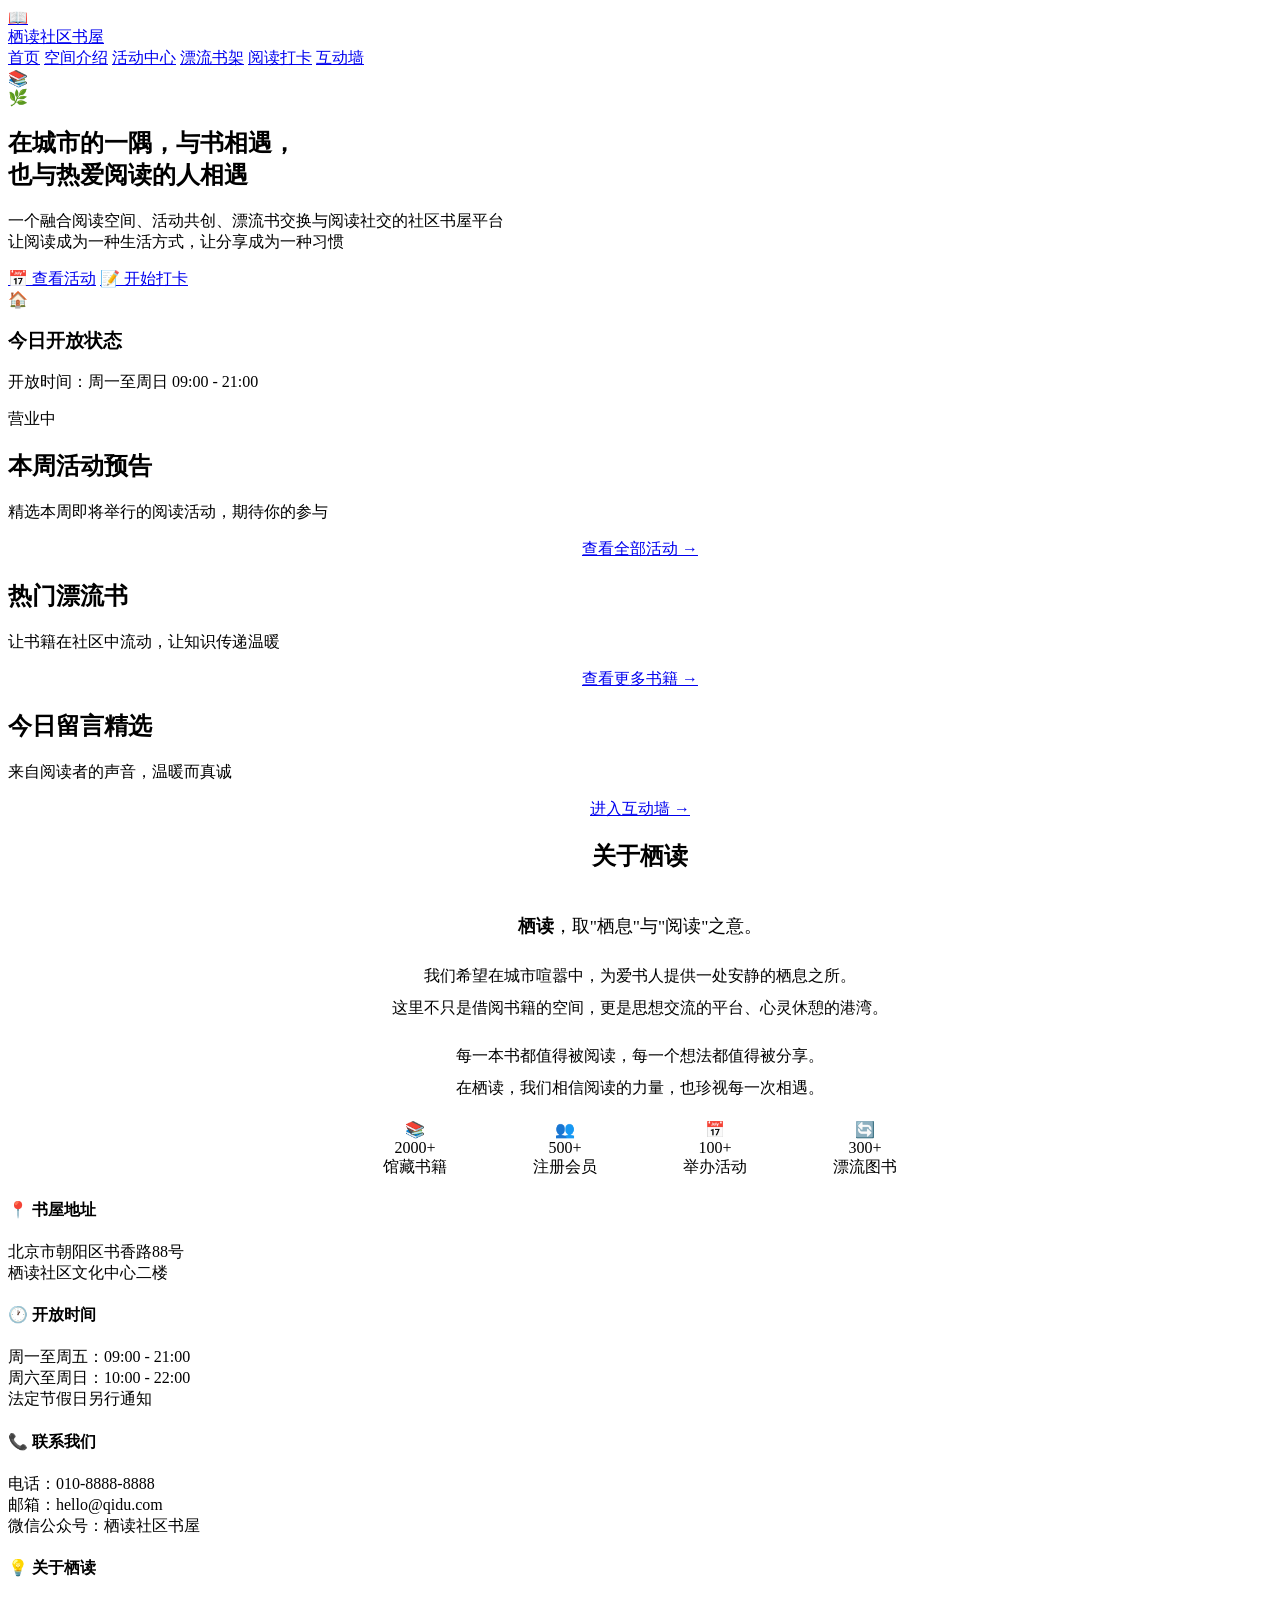
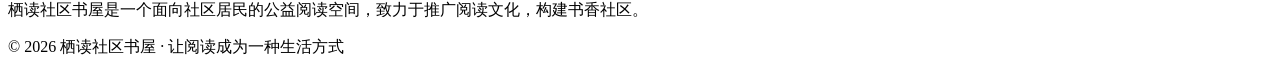
==== index.html @ 44077ca1 "Add files via upload" ====
<!DOCTYPE html>
<html lang="zh-CN">
<head>
    <meta charset="UTF-8">
    <meta name="viewport" content="width=device-width, initial-scale=1.0">
    <title>栖读社区书屋 - 在城市的一隅，与书相遇</title>
    <link rel="stylesheet" href="css/style.css">
</head>
<body>
    <!-- 顶部导航栏 -->
    <nav class="navbar">
        <div class="navbar-container">
            <a href="index.html" class="navbar-logo">
                <div class="navbar-logo-icon">📖</div>
                <span class="navbar-logo-text">栖读社区书屋</span>
            </a>
            <div class="navbar-menu">
                <a href="index.html" class="navbar-link active">首页</a>
                <a href="space.html" class="navbar-link">空间介绍</a>
                <a href="events.html" class="navbar-link">活动中心</a>
                <a href="bookswap.html" class="navbar-link">漂流书架</a>
                <a href="checkin.html" class="navbar-link">阅读打卡</a>
                <a href="community.html" class="navbar-link">互动墙</a>
            </div>
            <div class="navbar-toggle">
                <span></span>
                <span></span>
                <span></span>
            </div>
        </div>
    </nav>

    <!-- Hero Banner 主视觉区 -->
    <section class="hero">
        <div class="hero-decoration hero-decoration-1">📚</div>
        <div class="hero-decoration hero-decoration-2">🌿</div>
        <div class="hero-content">
            <h1 class="hero-title">在城市的一隅，与书相遇，<br>也与热爱阅读的人相遇</h1>
            <p class="hero-subtitle">
                一个融合阅读空间、活动共创、漂流书交换与阅读社交的社区书屋平台<br>
                让阅读成为一种生活方式，让分享成为一种习惯
            </p>
            <div class="hero-buttons">
                <a href="events.html" class="btn btn-primary">📅 查看活动</a>
                <a href="checkin.html" class="btn btn-secondary">📝 开始打卡</a>
            </div>
        </div>
    </section>

    <!-- 今日开放状态 -->
    <section class="section">
        <div class="container">
            <div class="status-card">
                <div class="status-icon">🏠</div>
                <div class="status-info">
                    <h3>今日开放状态</h3>
                    <p>开放时间：周一至周日 09:00 - 21:00</p>
                </div>
                <span class="status-badge status-open" id="open-status">营业中</span>
            </div>
        </div>
    </section>

    <!-- 本周活动预告 -->
    <section class="section" style="background: var(--color-cream-dark);">
        <div class="container">
            <h2 class="section-title">本周活动预告</h2>
            <p class="section-subtitle">精选本周即将举行的阅读活动，期待你的参与</p>
            <div class="grid grid-3" id="home-events">
                <!-- 活动卡片将由JS动态生成 -->
            </div>
            <div style="text-align: center; margin-top: var(--spacing-lg);">
                <a href="events.html" class="btn btn-secondary">查看全部活动 →</a>
            </div>
        </div>
    </section>

    <!-- 热门漂流书 -->
    <section class="section">
        <div class="container">
            <h2 class="section-title">热门漂流书</h2>
            <p class="section-subtitle">让书籍在社区中流动，让知识传递温暖</p>
            <div class="grid grid-4" id="home-books">
                <!-- 漂流书卡片将由JS动态生成 -->
            </div>
            <div style="text-align: center; margin-top: var(--spacing-lg);">
                <a href="bookswap.html" class="btn btn-secondary">查看更多书籍 →</a>
            </div>
        </div>
    </section>

    <!-- 今日留言精选 -->
    <section class="section" style="background: linear-gradient(135deg, var(--color-green-pale), var(--color-cream));">
        <div class="container">
            <h2 class="section-title">今日留言精选</h2>
            <p class="section-subtitle">来自阅读者的声音，温暖而真诚</p>
            <div class="grid grid-3" id="home-posts">
                <!-- 留言卡片将由JS动态生成 -->
            </div>
            <div style="text-align: center; margin-top: var(--spacing-lg);">
                <a href="community.html" class="btn btn-secondary">进入互动墙 →</a>
            </div>
        </div>
    </section>

    <!-- 栖读理念 -->
    <section class="section">
        <div class="container">
            <div style="max-width: 800px; margin: 0 auto; text-align: center;">
                <h2 class="section-title" style="display: inline-block;">关于栖读</h2>
                <div style="margin-top: var(--spacing-lg); line-height: 2; color: var(--text-secondary);">
                    <p style="font-size: 1.1rem; margin-bottom: var(--spacing-md);">
                        <strong style="color: var(--color-brown-dark);">栖读</strong>，取"栖息"与"阅读"之意。
                    </p>
                    <p>
                        我们希望在城市喧嚣中，为爱书人提供一处安静的栖息之所。<br>
                        这里不只是借阅书籍的空间，更是思想交流的平台、心灵休憩的港湾。
                    </p>
                    <p style="margin-top: var(--spacing-md);">
                        每一本书都值得被阅读，每一个想法都值得被分享。<br>
                        在栖读，我们相信阅读的力量，也珍视每一次相遇。
                    </p>
                </div>
                <div style="display: flex; justify-content: center; gap: var(--spacing-lg); margin-top: var(--spacing-lg); flex-wrap: wrap;">
                    <div class="stats-card" style="min-width: 150px;">
                        <div class="stats-icon">📚</div>
                        <div class="stats-number">2000+</div>
                        <div class="stats-label">馆藏书籍</div>
                    </div>
                    <div class="stats-card" style="min-width: 150px;">
                        <div class="stats-icon">👥</div>
                        <div class="stats-number">500+</div>
                        <div class="stats-label">注册会员</div>
                    </div>
                    <div class="stats-card" style="min-width: 150px;">
                        <div class="stats-icon">📅</div>
                        <div class="stats-number">100+</div>
                        <div class="stats-label">举办活动</div>
                    </div>
                    <div class="stats-card" style="min-width: 150px;">
                        <div class="stats-icon">🔄</div>
                        <div class="stats-number">300+</div>
                        <div class="stats-label">漂流图书</div>
                    </div>
                </div>
            </div>
        </div>
    </section>

    <!-- 页脚 -->
    <footer class="footer">
        <div class="container">
            <div class="footer-content">
                <div class="footer-section">
                    <h4>📍 书屋地址</h4>
                    <p>北京市朝阳区书香路88号<br>栖读社区文化中心二楼</p>
                </div>
                <div class="footer-section">
                    <h4>🕐 开放时间</h4>
                    <p>周一至周五：09:00 - 21:00<br>周六至周日：10:00 - 22:00<br>法定节假日另行通知</p>
                </div>
                <div class="footer-section">
                    <h4>📞 联系我们</h4>
                    <p>电话：010-8888-8888<br>邮箱：hello@qidu.com<br>微信公众号：栖读社区书屋</p>
                </div>
                <div class="footer-section">
                    <h4>💡 关于栖读</h4>
                    <p>栖读社区书屋是一个面向社区居民的公益阅读空间，致力于推广阅读文化，构建书香社区。</p>
                </div>
            </div>
            <div class="footer-bottom">
                <p>© 2026 栖读社区书屋 · 让阅读成为一种生活方式</p>
            </div>
        </div>
    </footer>

    <!-- 引入JS文件 -->
    <script src="js/data.js"></script>
    <script src="js/main.js"></script>
    <script>
        // 首页特定功能
        document.addEventListener('DOMContentLoaded', function() {
            renderHomeEvents();
            renderHomeBooks();
            renderHomePosts();
            updateOpenStatus();
        });

        // 渲染首页活动卡片
        function renderHomeEvents() {
            const container = document.getElementById('home-events');
            if (!container) return;

            const events = getEvents();
            // 获取最近的3个未满员活动
            const upcomingEvents = events
                .filter(e => new Date(e.date) >= new Date())
                .sort((a, b) => new Date(a.date) - new Date(b.date))
                .slice(0, 3);

            container.innerHTML = upcomingEvents.map(event => createEventCard(event)).join('');

            // 绑定报名按钮
            container.querySelectorAll('.event-register-btn').forEach(btn => {
                btn.addEventListener('click', function(e) {
                    e.preventDefault();
                    const eventId = parseInt(this.dataset.id);
                    const result = registerEvent(eventId);
                    if (result.success) {
                        showToast(result.message, 'success');
                        renderHomeEvents();
                    } else {
                        showToast(result.message, 'error');
                    }
                });
            });
        }

        // 渲染首页漂流书卡片
        function renderHomeBooks() {
            const container = document.getElementById('home-books');
            if (!container) return;

            const books = getBooks();
            // 获取4本可交换的书
            const availableBooks = books
                .filter(b => b.status === 'available')
                .slice(0, 4);

            container.innerHTML = availableBooks.map(book => createBookCard(book)).join('');

            // 绑定交换按钮
            container.querySelectorAll('.book-swap-btn').forEach(btn => {
                btn.addEventListener('click', function(e) {
                    e.preventDefault();
                    const bookId = parseInt(this.dataset.id);
                    const result = exchangeBook(bookId);
                    if (result.success) {
                        showToast(result.message, 'success');
                        renderHomeBooks();
                    } else {
                        showToast(result.message, 'error');
                    }
                });
            });
        }

        // 渲染首页留言卡片
        function renderHomePosts() {
            const container = document.getElementById('home-posts');
            if (!container) return;

            const posts = getPosts();
            // 获取最新的3条
            const recentPosts = posts.slice(0, 3);

            container.innerHTML = recentPosts.map(post => createPostCard(post)).join('');

            // 绑定点赞按钮
            container.querySelectorAll('.like-btn').forEach(btn => {
                btn.addEventListener('click', function(e) {
                    e.preventDefault();
                    const postId = parseInt(this.dataset.id);
                    const newLikes = likePost(postId);
                    this.querySelector('.like-count').textContent = newLikes;
                    this.classList.add('liked');
                });
            });
        }

        // 更新开放状态
        function updateOpenStatus() {
            const statusEl = document.getElementById('open-status');
            if (!statusEl) return;

            const now = new Date();
            const hour = now.getHours();
            const day = now.getDay(); // 0是周日

            let isOpen = false;
            let statusText = '已闭馆';

            // 周一至周五 9:00-21:00
            if (day >= 1 && day <= 5) {
                if (hour >= 9 && hour < 21) {
                    isOpen = true;
                    statusText = '营业中';
                } else if (hour >= 21) {
                    statusText = '今日已闭馆';
                } else {
                    statusText = '即将开放';
                }
            }
            // 周六日 10:00-22:00
            else {
                if (hour >= 10 && hour < 22) {
                    isOpen = true;
                    statusText = '营业中';
                } else if (hour >= 22) {
                    statusText = '今日已闭馆';
                } else {
                    statusText = '即将开放';
                }
            }

            statusEl.textContent = statusText;
            statusEl.className = isOpen ? 'status-badge status-open' : 'status-badge status-closed';
        }
    </script>
</body>
</html>
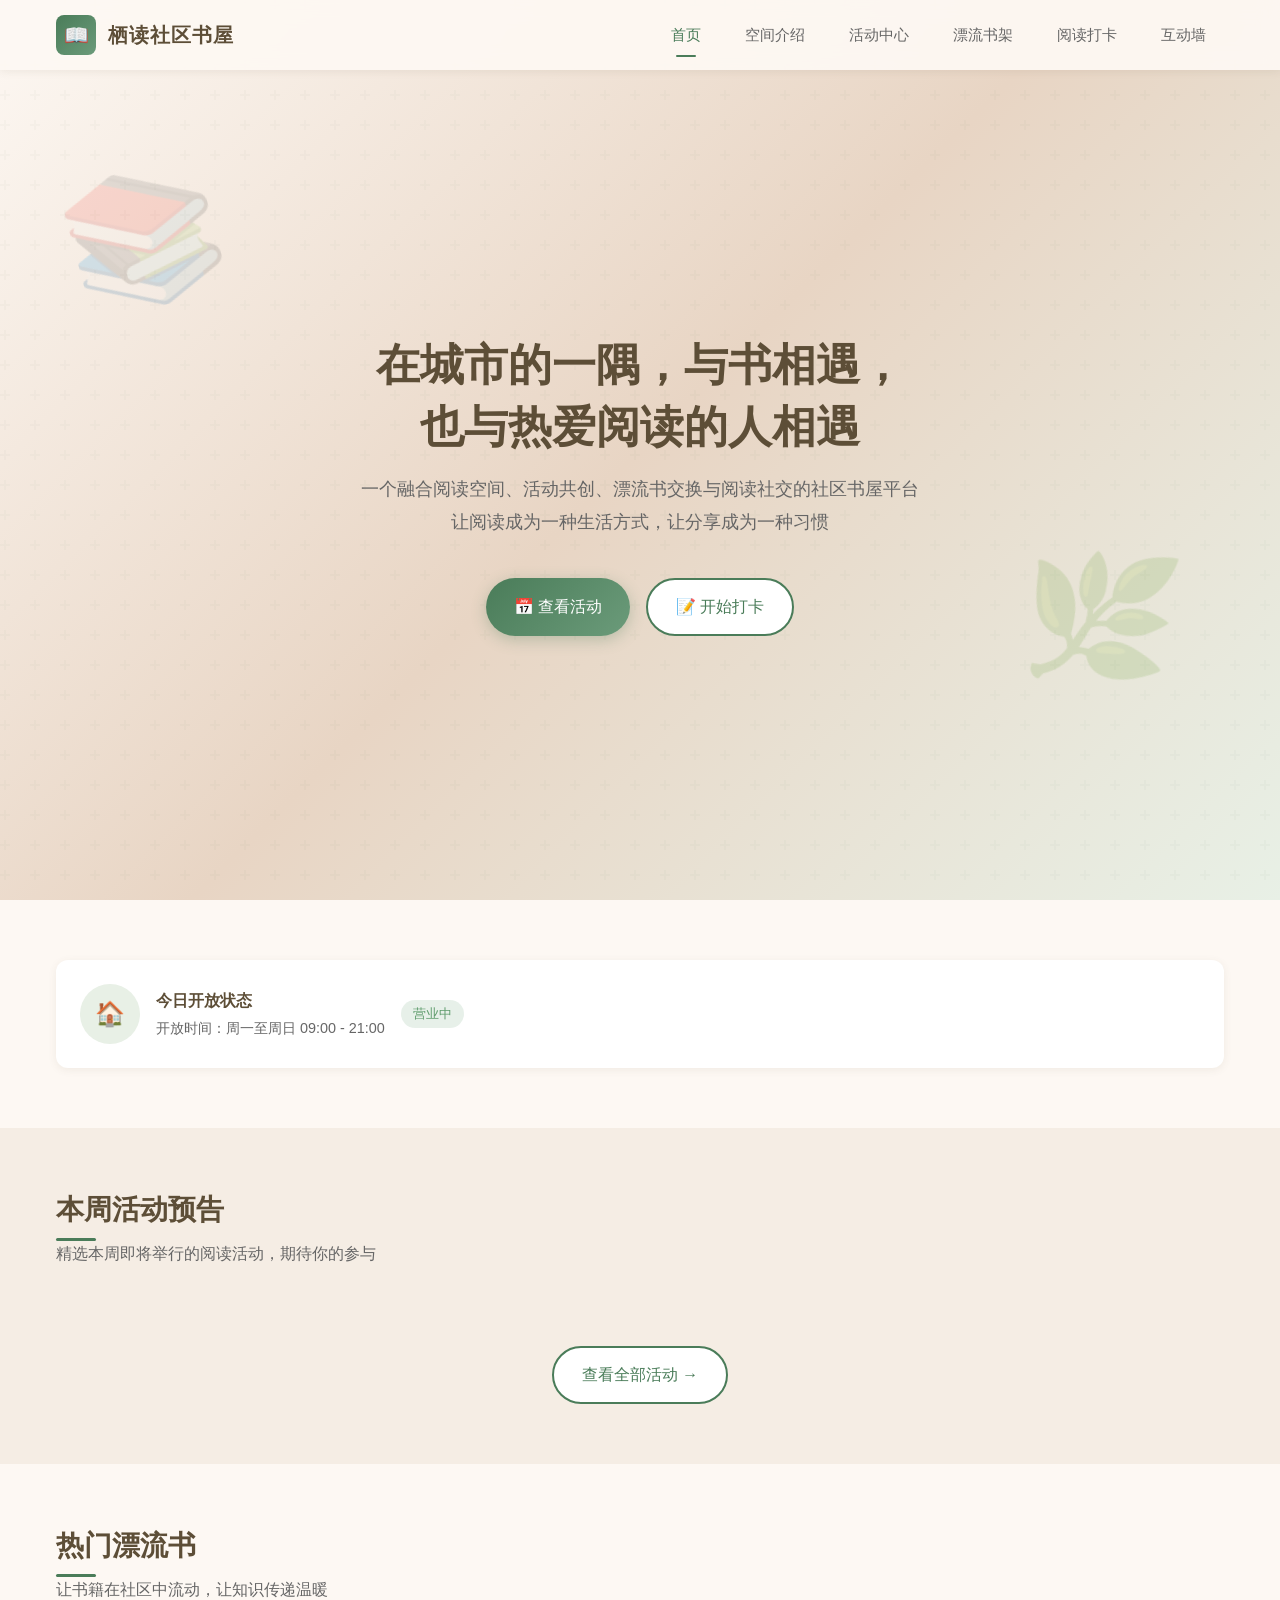
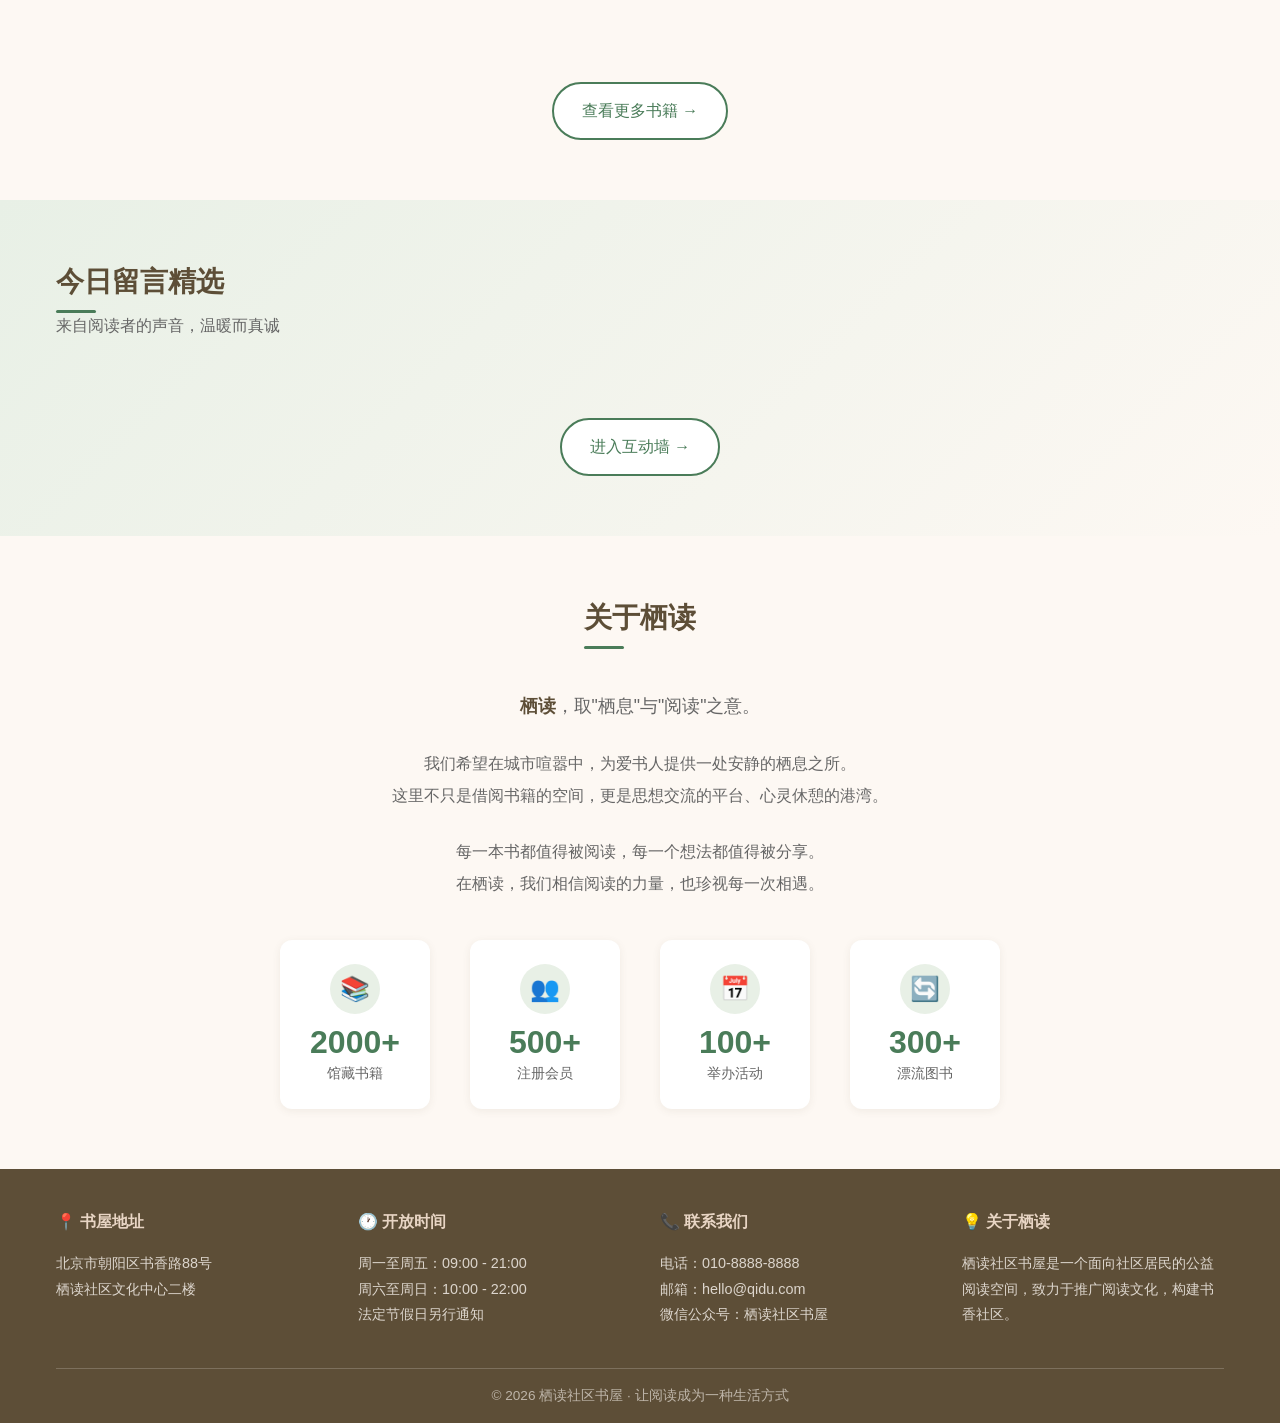
==== commit c1397bb5: "Update stylesheet link path in index.html" ====
--- a/index.html
+++ b/index.html
@@ -4,7 +4,7 @@
     <meta charset="UTF-8">
     <meta name="viewport" content="width=device-width, initial-scale=1.0">
     <title>栖读社区书屋 - 在城市的一隅，与书相遇</title>
-    <link rel="stylesheet" href="css/style.css">
+    <link rel="stylesheet" href="./style.css">
 </head>
 <body>
     <!-- 顶部导航栏 -->
--- a/style.css
+++ b/style.css
@@ -0,0 +1,1465 @@
+/* ========================================
+   栖读社区书屋阅读互动平台 - 全局样式表
+   风格：原木治愈风、现代文艺社区感
+   主色调：米白、浅木色、暖棕色、墨绿色
+======================================== */
+
+/* ---------- CSS 变量定义 ---------- */
+:root {
+    /* 主色调 */
+    --color-cream: #FDF8F3;        /* 米白背景 */
+    --color-cream-dark: #F5EDE4;   /* 深米白 */
+    --color-wood-light: #E8D5C4;   /* 浅木色 */
+    --color-wood: #C9A87C;         /* 木色 */
+    --color-brown: #8B6914;        /* 暖棕色 */
+    --color-brown-dark: #5D4E37;   /* 深棕色 */
+    --color-green: #4A7C59;        /* 墨绿色 */
+    --color-green-light: #6B9B7A;  /* 浅墨绿 */
+    --color-green-pale: #E8F0E6;   /* 极浅绿 */
+
+    /* 文字颜色 */
+    --text-primary: #3D3D3D;
+    --text-secondary: #666666;
+    --text-muted: #999999;
+    --text-light: #BFBFBF;
+
+    /* 功能色 */
+    --color-success: #5D9B6B;
+    --color-warning: #D4A84B;
+    --color-danger: #C75D5D;
+    --color-info: #5D8BC7;
+
+    /* 阴影 */
+    --shadow-sm: 0 2px 8px rgba(93, 78, 55, 0.08);
+    --shadow-md: 0 4px 16px rgba(93, 78, 55, 0.12);
+    --shadow-lg: 0 8px 32px rgba(93, 78, 55, 0.16);
+
+    /* 圆角 */
+    --radius-sm: 8px;
+    --radius-md: 12px;
+    --radius-lg: 20px;
+    --radius-full: 50px;
+
+    /* 过渡 */
+    --transition-fast: 0.2s ease;
+    --transition-normal: 0.3s ease;
+    --transition-slow: 0.5s ease;
+
+    /* 间距 */
+    --spacing-xs: 8px;
+    --spacing-sm: 16px;
+    --spacing-md: 24px;
+    --spacing-lg: 40px;
+    --spacing-xl: 60px;
+}
+
+/* ---------- 全局重置 ---------- */
+* {
+    margin: 0;
+    padding: 0;
+    box-sizing: border-box;
+}
+
+html {
+    scroll-behavior: smooth;
+    font-size: 16px;
+}
+
+body {
+    font-family: 'PingFang SC', 'Microsoft YaHei', 'Helvetica Neue', Arial, sans-serif;
+    background-color: var(--color-cream);
+    color: var(--text-primary);
+    line-height: 1.6;
+    min-height: 100vh;
+}
+
+a {
+    text-decoration: none;
+    color: inherit;
+    transition: color var(--transition-fast);
+}
+
+img {
+    max-width: 100%;
+    height: auto;
+    display: block;
+}
+
+ul, ol {
+    list-style: none;
+}
+
+button {
+    font-family: inherit;
+    cursor: pointer;
+    border: none;
+    background: none;
+}
+
+input, textarea, select {
+    font-family: inherit;
+    font-size: inherit;
+    border: none;
+    outline: none;
+}
+
+/* ---------- 通用容器 ---------- */
+.container {
+    max-width: 1200px;
+    margin: 0 auto;
+    padding: 0 var(--spacing-sm);
+}
+
+.section {
+    padding: var(--spacing-xl) 0;
+}
+
+.section-title {
+    font-size: 1.75rem;
+    font-weight: 600;
+    color: var(--color-brown-dark);
+    margin-bottom: var(--spacing-xs);
+    position: relative;
+    display: inline-block;
+}
+
+.section-title::after {
+    content: '';
+    position: absolute;
+    bottom: -8px;
+    left: 0;
+    width: 40px;
+    height: 3px;
+    background: var(--color-green);
+    border-radius: 2px;
+}
+
+.section-subtitle {
+    font-size: 1rem;
+    color: var(--text-secondary);
+    margin-bottom: var(--spacing-lg);
+}
+
+/* ---------- 顶部导航栏 ---------- */
+.navbar {
+    position: fixed;
+    top: 0;
+    left: 0;
+    right: 0;
+    z-index: 1000;
+    background: rgba(253, 248, 243, 0.95);
+    backdrop-filter: blur(10px);
+    box-shadow: var(--shadow-sm);
+    transition: all var(--transition-normal);
+}
+
+.navbar-container {
+    max-width: 1200px;
+    margin: 0 auto;
+    padding: 0 var(--spacing-sm);
+    display: flex;
+    justify-content: space-between;
+    align-items: center;
+    height: 70px;
+}
+
+.navbar-logo {
+    display: flex;
+    align-items: center;
+    gap: 12px;
+}
+
+.navbar-logo-icon {
+    width: 40px;
+    height: 40px;
+    background: linear-gradient(135deg, var(--color-green), var(--color-green-light));
+    border-radius: var(--radius-sm);
+    display: flex;
+    align-items: center;
+    justify-content: center;
+    color: white;
+    font-size: 1.25rem;
+}
+
+.navbar-logo-text {
+    font-size: 1.25rem;
+    font-weight: 600;
+    color: var(--color-brown-dark);
+    letter-spacing: 1px;
+}
+
+.navbar-menu {
+    display: flex;
+    gap: 8px;
+}
+
+.navbar-link {
+    padding: 10px 18px;
+    font-size: 0.95rem;
+    color: var(--text-secondary);
+    border-radius: var(--radius-sm);
+    transition: all var(--transition-fast);
+    position: relative;
+}
+
+.navbar-link:hover {
+    color: var(--color-green);
+    background: var(--color-green-pale);
+}
+
+.navbar-link.active {
+    color: var(--color-green);
+    font-weight: 500;
+}
+
+.navbar-link.active::after {
+    content: '';
+    position: absolute;
+    bottom: 0;
+    left: 50%;
+    transform: translateX(-50%);
+    width: 20px;
+    height: 2px;
+    background: var(--color-green);
+    border-radius: 1px;
+}
+
+.navbar-toggle {
+    display: none;
+    flex-direction: column;
+    gap: 5px;
+    padding: 10px;
+    cursor: pointer;
+}
+
+.navbar-toggle span {
+    width: 24px;
+    height: 2px;
+    background: var(--color-brown-dark);
+    border-radius: 2px;
+    transition: all var(--transition-fast);
+}
+
+/* ---------- Hero Banner ---------- */
+.hero {
+    min-height: 100vh;
+    display: flex;
+    align-items: center;
+    justify-content: center;
+    background: linear-gradient(135deg, var(--color-cream) 0%, var(--color-wood-light) 50%, var(--color-green-pale) 100%);
+    position: relative;
+    overflow: hidden;
+    padding-top: 70px;
+}
+
+.hero::before {
+    content: '';
+    position: absolute;
+    top: 0;
+    left: 0;
+    right: 0;
+    bottom: 0;
+    background: url("data:image/svg+xml,%3Csvg width='60' height='60' viewBox='0 0 60 60' xmlns='http://www.w3.org/2000/svg'%3E%3Cg fill='none' fill-rule='evenodd'%3E%3Cg fill='%234A7C59' fill-opacity='0.05'%3E%3Cpath d='M36 34v-4h-2v4h-4v2h4v4h2v-4h4v-2h-4zm0-30V0h-2v4h-4v2h4v4h2V6h4V4h-4zM6 34v-4H4v4H0v2h4v4h2v-4h4v-2H6zM6 4V0H4v4H0v2h4v4h2V6h4V4H6z'/%3E%3C/g%3E%3C/g%3E%3C/svg%3E");
+    opacity: 0.6;
+}
+
+.hero-content {
+    text-align: center;
+    position: relative;
+    z-index: 1;
+    max-width: 800px;
+    padding: var(--spacing-md);
+}
+
+.hero-title {
+    font-size: 2.75rem;
+    font-weight: 600;
+    color: var(--color-brown-dark);
+    line-height: 1.4;
+    margin-bottom: var(--spacing-sm);
+    animation: fadeInUp 0.8s ease;
+}
+
+.hero-subtitle {
+    font-size: 1.125rem;
+    color: var(--text-secondary);
+    margin-bottom: var(--spacing-lg);
+    line-height: 1.8;
+    animation: fadeInUp 0.8s ease 0.2s both;
+}
+
+.hero-buttons {
+    display: flex;
+    gap: var(--spacing-sm);
+    justify-content: center;
+    flex-wrap: wrap;
+    animation: fadeInUp 0.8s ease 0.4s both;
+}
+
+.hero-decoration {
+    position: absolute;
+    opacity: 0.15;
+    font-size: 8rem;
+    color: var(--color-green);
+}
+
+.hero-decoration-1 {
+    top: 15%;
+    left: 5%;
+    transform: rotate(-15deg);
+}
+
+.hero-decoration-2 {
+    bottom: 20%;
+    right: 8%;
+    transform: rotate(10deg);
+}
+
+/* ---------- 按钮样式 ---------- */
+.btn {
+    display: inline-flex;
+    align-items: center;
+    justify-content: center;
+    gap: 8px;
+    padding: 14px 28px;
+    font-size: 1rem;
+    font-weight: 500;
+    border-radius: var(--radius-full);
+    transition: all var(--transition-fast);
+    cursor: pointer;
+}
+
+.btn-primary {
+    background: linear-gradient(135deg, var(--color-green), var(--color-green-light));
+    color: white;
+    box-shadow: 0 4px 15px rgba(74, 124, 89, 0.3);
+}
+
+.btn-primary:hover {
+    transform: translateY(-2px);
+    box-shadow: 0 6px 20px rgba(74, 124, 89, 0.4);
+}
+
+.btn-secondary {
+    background: white;
+    color: var(--color-green);
+    border: 2px solid var(--color-green);
+}
+
+.btn-secondary:hover {
+    background: var(--color-green-pale);
+    transform: translateY(-2px);
+}
+
+.btn-small {
+    padding: 10px 20px;
+    font-size: 0.875rem;
+}
+
+.btn-full {
+    width: 100%;
+}
+
+.btn:disabled {
+    opacity: 0.6;
+    cursor: not-allowed;
+    transform: none !important;
+}
+
+/* ---------- 卡片样式 ---------- */
+.card {
+    background: white;
+    border-radius: var(--radius-md);
+    box-shadow: var(--shadow-sm);
+    overflow: hidden;
+    transition: all var(--transition-normal);
+}
+
+.card:hover {
+    transform: translateY(-4px);
+    box-shadow: var(--shadow-md);
+}
+
+.card-image {
+    width: 100%;
+    height: 180px;
+    background: linear-gradient(135deg, var(--color-wood-light), var(--color-green-pale));
+    display: flex;
+    align-items: center;
+    justify-content: center;
+    color: var(--color-green);
+    font-size: 3rem;
+}
+
+.card-body {
+    padding: var(--spacing-sm);
+}
+
+.card-title {
+    font-size: 1.125rem;
+    font-weight: 600;
+    color: var(--color-brown-dark);
+    margin-bottom: 8px;
+}
+
+.card-text {
+    font-size: 0.9rem;
+    color: var(--text-secondary);
+    line-height: 1.6;
+}
+
+.card-meta {
+    display: flex;
+    gap: var(--spacing-sm);
+    margin-top: 12px;
+    flex-wrap: wrap;
+}
+
+.card-meta-item {
+    font-size: 0.8rem;
+    color: var(--text-muted);
+    display: flex;
+    align-items: center;
+    gap: 4px;
+}
+
+/* ---------- 状态卡片 ---------- */
+.status-card {
+    background: white;
+    border-radius: var(--radius-md);
+    padding: var(--spacing-md);
+    box-shadow: var(--shadow-sm);
+    display: flex;
+    align-items: center;
+    gap: var(--spacing-sm);
+}
+
+.status-icon {
+    width: 60px;
+    height: 60px;
+    background: var(--color-green-pale);
+    border-radius: 50%;
+    display: flex;
+    align-items: center;
+    justify-content: center;
+    font-size: 1.5rem;
+    color: var(--color-green);
+}
+
+.status-info h3 {
+    font-size: 1rem;
+    color: var(--color-brown-dark);
+    margin-bottom: 4px;
+}
+
+.status-info p {
+    font-size: 0.9rem;
+    color: var(--text-secondary);
+}
+
+.status-badge {
+    display: inline-block;
+    padding: 4px 12px;
+    border-radius: var(--radius-full);
+    font-size: 0.8rem;
+    font-weight: 500;
+}
+
+.status-open {
+    background: rgba(93, 155, 107, 0.15);
+    color: var(--color-success);
+}
+
+.status-closed {
+    background: rgba(199, 93, 93, 0.15);
+    color: var(--color-danger);
+}
+
+/* ---------- 网格布局 ---------- */
+.grid {
+    display: grid;
+    gap: var(--spacing-md);
+}
+
+.grid-2 {
+    grid-template-columns: repeat(2, 1fr);
+}
+
+.grid-3 {
+    grid-template-columns: repeat(3, 1fr);
+}
+
+.grid-4 {
+    grid-template-columns: repeat(4, 1fr);
+}
+
+/* ---------- 标签 ---------- */
+.tag {
+    display: inline-block;
+    padding: 4px 12px;
+    font-size: 0.8rem;
+    border-radius: var(--radius-full);
+    background: var(--color-cream-dark);
+    color: var(--text-secondary);
+    transition: all var(--transition-fast);
+}
+
+.tag:hover {
+    background: var(--color-wood-light);
+}
+
+.tag.active {
+    background: var(--color-green);
+    color: white;
+}
+
+.tags {
+    display: flex;
+    gap: 8px;
+    flex-wrap: wrap;
+}
+
+/* ---------- 筛选栏 ---------- */
+.filter-bar {
+    background: white;
+    border-radius: var(--radius-md);
+    padding: var(--spacing-sm);
+    margin-bottom: var(--spacing-md);
+    box-shadow: var(--shadow-sm);
+}
+
+.filter-tabs {
+    display: flex;
+    gap: 8px;
+    flex-wrap: wrap;
+}
+
+.filter-tab {
+    padding: 8px 16px;
+    font-size: 0.9rem;
+    color: var(--text-secondary);
+    border-radius: var(--radius-full);
+    cursor: pointer;
+    transition: all var(--transition-fast);
+}
+
+.filter-tab:hover {
+    background: var(--color-cream-dark);
+}
+
+.filter-tab.active {
+    background: var(--color-green);
+    color: white;
+}
+
+/* ---------- 表单样式 ---------- */
+.form-group {
+    margin-bottom: var(--spacing-sm);
+}
+
+.form-label {
+    display: block;
+    font-size: 0.9rem;
+    font-weight: 500;
+    color: var(--color-brown-dark);
+    margin-bottom: 8px;
+}
+
+.form-input,
+.form-textarea,
+.form-select {
+    width: 100%;
+    padding: 12px 16px;
+    font-size: 0.95rem;
+    color: var(--text-primary);
+    background: white;
+    border: 2px solid var(--color-cream-dark);
+    border-radius: var(--radius-sm);
+    transition: all var(--transition-fast);
+}
+
+.form-input:focus,
+.form-textarea:focus,
+.form-select:focus {
+    border-color: var(--color-green);
+    box-shadow: 0 0 0 3px rgba(74, 124, 89, 0.1);
+}
+
+.form-textarea {
+    min-height: 120px;
+    resize: vertical;
+}
+
+.form-error {
+    font-size: 0.8rem;
+    color: var(--color-danger);
+    margin-top: 4px;
+}
+
+.form-hint {
+    font-size: 0.8rem;
+    color: var(--text-muted);
+    margin-top: 4px;
+}
+
+/* ---------- 空状态 ---------- */
+.empty-state {
+    text-align: center;
+    padding: var(--spacing-xl);
+    color: var(--text-muted);
+}
+
+.empty-state-icon {
+    font-size: 4rem;
+    margin-bottom: var(--spacing-sm);
+    opacity: 0.5;
+}
+
+.empty-state-text {
+    font-size: 1rem;
+}
+
+/* ---------- Toast 提示 ---------- */
+.toast-container {
+    position: fixed;
+    top: 90px;
+    right: 20px;
+    z-index: 2000;
+    display: flex;
+    flex-direction: column;
+    gap: 10px;
+}
+
+.toast {
+    padding: 14px 20px;
+    background: white;
+    border-radius: var(--radius-sm);
+    box-shadow: var(--shadow-md);
+    display: flex;
+    align-items: center;
+    gap: 10px;
+    animation: slideIn 0.3s ease;
+    max-width: 320px;
+}
+
+.toast-success {
+    border-left: 4px solid var(--color-success);
+}
+
+.toast-error {
+    border-left: 4px solid var(--color-danger);
+}
+
+.toast-info {
+    border-left: 4px solid var(--color-info);
+}
+
+.toast-icon {
+    font-size: 1.25rem;
+}
+
+.toast-message {
+    font-size: 0.9rem;
+    color: var(--text-primary);
+}
+
+@keyframes slideIn {
+    from {
+        transform: translateX(100%);
+        opacity: 0;
+    }
+    to {
+        transform: translateX(0);
+        opacity: 1;
+    }
+}
+
+/* ---------- 模态框 ---------- */
+.modal-overlay {
+    position: fixed;
+    top: 0;
+    left: 0;
+    right: 0;
+    bottom: 0;
+    background: rgba(61, 61, 61, 0.5);
+    backdrop-filter: blur(4px);
+    z-index: 3000;
+    display: flex;
+    align-items: center;
+    justify-content: center;
+    opacity: 0;
+    visibility: hidden;
+    transition: all var(--transition-fast);
+}
+
+.modal-overlay.active {
+    opacity: 1;
+    visibility: visible;
+}
+
+.modal {
+    background: white;
+    border-radius: var(--radius-md);
+    max-width: 500px;
+    width: 90%;
+    max-height: 80vh;
+    overflow-y: auto;
+    transform: scale(0.9);
+    transition: transform var(--transition-fast);
+}
+
+.modal-overlay.active .modal {
+    transform: scale(1);
+}
+
+.modal-header {
+    padding: var(--spacing-sm);
+    border-bottom: 1px solid var(--color-cream-dark);
+    display: flex;
+    justify-content: space-between;
+    align-items: center;
+}
+
+.modal-title {
+    font-size: 1.125rem;
+    font-weight: 600;
+    color: var(--color-brown-dark);
+}
+
+.modal-close {
+    width: 32px;
+    height: 32px;
+    display: flex;
+    align-items: center;
+    justify-content: center;
+    font-size: 1.25rem;
+    color: var(--text-muted);
+    border-radius: 50%;
+    transition: all var(--transition-fast);
+}
+
+.modal-close:hover {
+    background: var(--color-cream-dark);
+    color: var(--text-primary);
+}
+
+.modal-body {
+    padding: var(--spacing-sm);
+}
+
+.modal-footer {
+    padding: var(--spacing-sm);
+    border-top: 1px solid var(--color-cream-dark);
+    display: flex;
+    justify-content: flex-end;
+    gap: var(--spacing-xs);
+}
+
+/* ---------- 页脚 ---------- */
+.footer {
+    background: var(--color-brown-dark);
+    color: var(--color-cream);
+    padding: var(--spacing-lg) 0 var(--spacing-sm);
+}
+
+.footer-content {
+    display: grid;
+    grid-template-columns: repeat(auto-fit, minmax(250px, 1fr));
+    gap: var(--spacing-lg);
+    margin-bottom: var(--spacing-lg);
+}
+
+.footer-section h4 {
+    font-size: 1rem;
+    font-weight: 600;
+    margin-bottom: var(--spacing-sm);
+    color: var(--color-wood-light);
+}
+
+.footer-section p,
+.footer-section li {
+    font-size: 0.9rem;
+    color: rgba(253, 248, 243, 0.8);
+    line-height: 1.8;
+}
+
+.footer-section li {
+    margin-bottom: 8px;
+}
+
+.footer-bottom {
+    text-align: center;
+    padding-top: var(--spacing-sm);
+    border-top: 1px solid rgba(253, 248, 243, 0.2);
+    font-size: 0.85rem;
+    color: rgba(253, 248, 243, 0.6);
+}
+
+/* ---------- 返回顶部按钮 ---------- */
+.back-to-top {
+    position: fixed;
+    bottom: 30px;
+    right: 30px;
+    width: 50px;
+    height: 50px;
+    background: var(--color-green);
+    color: white;
+    border-radius: 50%;
+    display: flex;
+    align-items: center;
+    justify-content: center;
+    font-size: 1.25rem;
+    box-shadow: var(--shadow-md);
+    opacity: 0;
+    visibility: hidden;
+    transition: all var(--transition-fast);
+    z-index: 999;
+    cursor: pointer;
+}
+
+.back-to-top.visible {
+    opacity: 1;
+    visibility: visible;
+}
+
+.back-to-top:hover {
+    transform: translateY(-4px);
+    box-shadow: var(--shadow-lg);
+}
+
+/* ---------- 活动卡片 ---------- */
+.event-card {
+    background: white;
+    border-radius: var(--radius-md);
+    box-shadow: var(--shadow-sm);
+    overflow: hidden;
+    transition: all var(--transition-normal);
+}
+
+.event-card:hover {
+    transform: translateY(-4px);
+    box-shadow: var(--shadow-md);
+}
+
+.event-card-header {
+    padding: var(--spacing-sm);
+    background: linear-gradient(135deg, var(--color-green-pale), var(--color-cream));
+    display: flex;
+    justify-content: space-between;
+    align-items: center;
+}
+
+.event-date {
+    text-align: center;
+}
+
+.event-date-day {
+    font-size: 1.75rem;
+    font-weight: 700;
+    color: var(--color-green);
+    line-height: 1;
+}
+
+.event-date-month {
+    font-size: 0.8rem;
+    color: var(--text-secondary);
+}
+
+.event-category {
+    padding: 4px 12px;
+    background: var(--color-green);
+    color: white;
+    font-size: 0.8rem;
+    border-radius: var(--radius-full);
+}
+
+.event-card-body {
+    padding: var(--spacing-sm);
+}
+
+.event-title {
+    font-size: 1.125rem;
+    font-weight: 600;
+    color: var(--color-brown-dark);
+    margin-bottom: 8px;
+}
+
+.event-info {
+    display: flex;
+    flex-direction: column;
+    gap: 8px;
+    margin-bottom: var(--spacing-sm);
+}
+
+.event-info-item {
+    display: flex;
+    align-items: center;
+    gap: 8px;
+    font-size: 0.9rem;
+    color: var(--text-secondary);
+}
+
+.event-info-item span {
+    color: var(--color-green);
+}
+
+.event-capacity {
+    display: flex;
+    justify-content: space-between;
+    align-items: center;
+    padding-top: var(--spacing-sm);
+    border-top: 1px solid var(--color-cream-dark);
+}
+
+.event-capacity-text {
+    font-size: 0.85rem;
+    color: var(--text-muted);
+}
+
+.event-capacity-bar {
+    width: 100px;
+    height: 6px;
+    background: var(--color-cream-dark);
+    border-radius: 3px;
+    overflow: hidden;
+}
+
+.event-capacity-fill {
+    height: 100%;
+    background: var(--color-green);
+    border-radius: 3px;
+    transition: width var(--transition-normal);
+}
+
+.event-full .event-capacity-fill {
+    background: var(--color-danger);
+}
+
+/* ---------- 漂流书卡片 ---------- */
+.book-card {
+    background: white;
+    border-radius: var(--radius-md);
+    box-shadow: var(--shadow-sm);
+    overflow: hidden;
+    transition: all var(--transition-normal);
+}
+
+.book-card:hover {
+    transform: translateY(-4px);
+    box-shadow: var(--shadow-md);
+}
+
+.book-card-header {
+    height: 160px;
+    background: linear-gradient(135deg, var(--color-wood-light), var(--color-cream-dark));
+    display: flex;
+    align-items: center;
+    justify-content: center;
+    font-size: 4rem;
+    color: var(--color-brown);
+    position: relative;
+}
+
+.book-status {
+    position: absolute;
+    top: 12px;
+    right: 12px;
+    padding: 4px 10px;
+    font-size: 0.75rem;
+    border-radius: var(--radius-full);
+    font-weight: 500;
+}
+
+.book-status-available {
+    background: var(--color-success);
+    color: white;
+}
+
+.book-status-exchanged {
+    background: var(--text-muted);
+    color: white;
+}
+
+.book-card-body {
+    padding: var(--spacing-sm);
+}
+
+.book-title {
+    font-size: 1rem;
+    font-weight: 600;
+    color: var(--color-brown-dark);
+    margin-bottom: 4px;
+    white-space: nowrap;
+    overflow: hidden;
+    text-overflow: ellipsis;
+}
+
+.book-author {
+    font-size: 0.85rem;
+    color: var(--text-muted);
+    margin-bottom: 8px;
+}
+
+.book-meta {
+    display: flex;
+    flex-wrap: wrap;
+    gap: 8px;
+    margin-bottom: 12px;
+}
+
+.book-meta-item {
+    font-size: 0.8rem;
+    color: var(--text-secondary);
+    display: flex;
+    align-items: center;
+    gap: 4px;
+}
+
+.book-condition {
+    display: inline-flex;
+    align-items: center;
+    gap: 4px;
+    padding: 2px 8px;
+    background: var(--color-cream-dark);
+    border-radius: var(--radius-full);
+    font-size: 0.75rem;
+    color: var(--color-brown);
+}
+
+.book-note {
+    font-size: 0.85rem;
+    color: var(--text-secondary);
+    line-height: 1.5;
+    margin-top: 8px;
+    padding-top: 8px;
+    border-top: 1px dashed var(--color-cream-dark);
+}
+
+/* ---------- 打卡卡片 ---------- */
+.checkin-card {
+    background: white;
+    border-radius: var(--radius-md);
+    padding: var(--spacing-sm);
+    box-shadow: var(--shadow-sm);
+    transition: all var(--transition-normal);
+}
+
+.checkin-card:hover {
+    transform: translateY(-2px);
+    box-shadow: var(--shadow-md);
+}
+
+.checkin-header {
+    display: flex;
+    justify-content: space-between;
+    align-items: center;
+    margin-bottom: 12px;
+}
+
+.checkin-date {
+    font-size: 0.9rem;
+    color: var(--color-green);
+    font-weight: 500;
+}
+
+.checkin-duration {
+    display: flex;
+    align-items: center;
+    gap: 4px;
+    font-size: 0.85rem;
+    color: var(--color-brown);
+    background: var(--color-cream-dark);
+    padding: 4px 10px;
+    border-radius: var(--radius-full);
+}
+
+.checkin-book {
+    font-size: 1rem;
+    font-weight: 600;
+    color: var(--color-brown-dark);
+    margin-bottom: 8px;
+}
+
+.checkin-note {
+    font-size: 0.9rem;
+    color: var(--text-secondary);
+    line-height: 1.6;
+}
+
+/* ---------- 统计卡片 ---------- */
+.stats-card {
+    background: white;
+    border-radius: var(--radius-md);
+    padding: var(--spacing-md);
+    box-shadow: var(--shadow-sm);
+    text-align: center;
+}
+
+.stats-icon {
+    width: 50px;
+    height: 50px;
+    margin: 0 auto 12px;
+    background: var(--color-green-pale);
+    border-radius: 50%;
+    display: flex;
+    align-items: center;
+    justify-content: center;
+    font-size: 1.5rem;
+    color: var(--color-green);
+}
+
+.stats-number {
+    font-size: 2rem;
+    font-weight: 700;
+    color: var(--color-green);
+    line-height: 1;
+    margin-bottom: 4px;
+}
+
+.stats-label {
+    font-size: 0.9rem;
+    color: var(--text-secondary);
+}
+
+/* ---------- 互动墙卡片 ---------- */
+.post-card {
+    background: white;
+    border-radius: var(--radius-md);
+    padding: var(--spacing-sm);
+    box-shadow: var(--shadow-sm);
+    transition: all var(--transition-normal);
+}
+
+.post-card:hover {
+    transform: translateY(-2px);
+    box-shadow: var(--shadow-md);
+}
+
+.post-header {
+    display: flex;
+    justify-content: space-between;
+    align-items: flex-start;
+    margin-bottom: 12px;
+}
+
+.post-user {
+    display: flex;
+    align-items: center;
+    gap: 10px;
+}
+
+.post-avatar {
+    width: 40px;
+    height: 40px;
+    background: linear-gradient(135deg, var(--color-green), var(--color-green-light));
+    border-radius: 50%;
+    display: flex;
+    align-items: center;
+    justify-content: center;
+    color: white;
+    font-weight: 600;
+    font-size: 1rem;
+}
+
+.post-name {
+    font-weight: 500;
+    color: var(--color-brown-dark);
+    font-size: 0.95rem;
+}
+
+.post-time {
+    font-size: 0.8rem;
+    color: var(--text-muted);
+}
+
+.post-type {
+    padding: 4px 10px;
+    font-size: 0.75rem;
+    border-radius: var(--radius-full);
+    background: var(--color-cream-dark);
+    color: var(--text-secondary);
+}
+
+.post-content {
+    font-size: 0.95rem;
+    color: var(--text-primary);
+    line-height: 1.7;
+    margin-bottom: 12px;
+}
+
+.post-tags {
+    display: flex;
+    gap: 8px;
+    flex-wrap: wrap;
+    margin-bottom: 12px;
+}
+
+.post-tag {
+    padding: 4px 10px;
+    font-size: 0.75rem;
+    background: var(--color-green-pale);
+    color: var(--color-green);
+    border-radius: var(--radius-full);
+}
+
+.post-actions {
+    display: flex;
+    gap: var(--spacing-sm);
+    padding-top: 12px;
+    border-top: 1px solid var(--color-cream-dark);
+}
+
+.post-action {
+    display: flex;
+    align-items: center;
+    gap: 6px;
+    font-size: 0.85rem;
+    color: var(--text-muted);
+    cursor: pointer;
+    transition: all var(--transition-fast);
+    padding: 6px 12px;
+    border-radius: var(--radius-full);
+}
+
+.post-action:hover {
+    background: var(--color-cream-dark);
+    color: var(--color-green);
+}
+
+.post-action.liked {
+    color: var(--color-danger);
+}
+
+/* ---------- 空间卡片 ---------- */
+.space-card {
+    background: white;
+    border-radius: var(--radius-md);
+    overflow: hidden;
+    box-shadow: var(--shadow-sm);
+    transition: all var(--transition-normal);
+}
+
+.space-card:hover {
+    transform: translateY(-4px);
+    box-shadow: var(--shadow-md);
+}
+
+.space-card-image {
+    height: 200px;
+    background: linear-gradient(135deg, var(--color-wood-light), var(--color-green-pale));
+    display: flex;
+    align-items: center;
+    justify-content: center;
+    font-size: 4rem;
+    color: var(--color-green);
+}
+
+.space-card-body {
+    padding: var(--spacing-sm);
+}
+
+.space-card-title {
+    font-size: 1.125rem;
+    font-weight: 600;
+    color: var(--color-brown-dark);
+    margin-bottom: 8px;
+}
+
+.space-card-desc {
+    font-size: 0.9rem;
+    color: var(--text-secondary);
+    line-height: 1.6;
+    margin-bottom: 12px;
+}
+
+.space-card-meta {
+    display: flex;
+    flex-wrap: wrap;
+    gap: 12px;
+    padding-top: 12px;
+    border-top: 1px solid var(--color-cream-dark);
+}
+
+.space-card-meta-item {
+    font-size: 0.85rem;
+    color: var(--text-muted);
+    display: flex;
+    align-items: center;
+    gap: 6px;
+}
+
+.space-card-meta-item span {
+    color: var(--color-green);
+}
+
+/* ---------- 页面标题区 ---------- */
+.page-header {
+    padding: 120px 0 60px;
+    background: linear-gradient(135deg, var(--color-cream) 0%, var(--color-green-pale) 100%);
+    text-align: center;
+}
+
+.page-title {
+    font-size: 2rem;
+    font-weight: 600;
+    color: var(--color-brown-dark);
+    margin-bottom: 12px;
+}
+
+.page-subtitle {
+    font-size: 1rem;
+    color: var(--text-secondary);
+    max-width: 600px;
+    margin: 0 auto;
+}
+
+/* ---------- 动画 ---------- */
+@keyframes fadeInUp {
+    from {
+        opacity: 0;
+        transform: translateY(20px);
+    }
+    to {
+        opacity: 1;
+        transform: translateY(0);
+    }
+}
+
+@keyframes fadeIn {
+    from {
+        opacity: 0;
+    }
+    to {
+        opacity: 1;
+    }
+}
+
+.fade-in {
+    animation: fadeIn 0.5s ease;
+}
+
+.fade-in-up {
+    animation: fadeInUp 0.5s ease;
+}
+
+/* ---------- 响应式设计 ---------- */
+@media (max-width: 1024px) {
+    .grid-4 {
+        grid-template-columns: repeat(3, 1fr);
+    }
+}
+
+@media (max-width: 768px) {
+    html {
+        font-size: 15px;
+    }
+
+    .navbar-menu {
+        position: fixed;
+        top: 70px;
+        left: 0;
+        right: 0;
+        background: rgba(253, 248, 243, 0.98);
+        flex-direction: column;
+        padding: var(--spacing-sm);
+        gap: 4px;
+        box-shadow: var(--shadow-md);
+        transform: translateY(-100%);
+        opacity: 0;
+        visibility: hidden;
+        transition: all var(--transition-normal);
+    }
+
+    .navbar-menu.active {
+        transform: translateY(0);
+        opacity: 1;
+        visibility: visible;
+    }
+
+    .navbar-toggle {
+        display: flex;
+    }
+
+    .navbar-link {
+        width: 100%;
+        text-align: center;
+        padding: 12px;
+    }
+
+    .hero-title {
+        font-size: 2rem;
+    }
+
+    .hero-subtitle {
+        font-size: 1rem;
+    }
+
+    .grid-2,
+    .grid-3,
+    .grid-4 {
+        grid-template-columns: repeat(2, 1fr);
+    }
+
+    .section {
+        padding: var(--spacing-lg) 0;
+    }
+
+    .footer-content {
+        grid-template-columns: 1fr;
+        text-align: center;
+    }
+}
+
+@media (max-width: 480px) {
+    html {
+        font-size: 14px;
+    }
+
+    .grid-2,
+    .grid-3,
+    .grid-4 {
+        grid-template-columns: 1fr;
+    }
+
+    .hero-title {
+        font-size: 1.75rem;
+    }
+
+    .hero-buttons {
+        flex-direction: column;
+    }
+
+    .btn {
+        width: 100%;
+    }
+
+    .page-header {
+        padding: 100px 0 40px;
+    }
+
+    .page-title {
+        font-size: 1.75rem;
+    }
+
+    .toast {
+        max-width: calc(100vw - 40px);
+    }
+}
+
+/* ---------- 打印样式 ---------- */
+@media print {
+    .navbar,
+    .back-to-top,
+    .toast-container {
+        display: none !important;
+    }
+
+    body {
+        background: white;
+    }
+
+    .hero {
+        min-height: auto;
+        padding: 40px 0;
+    }
+}
